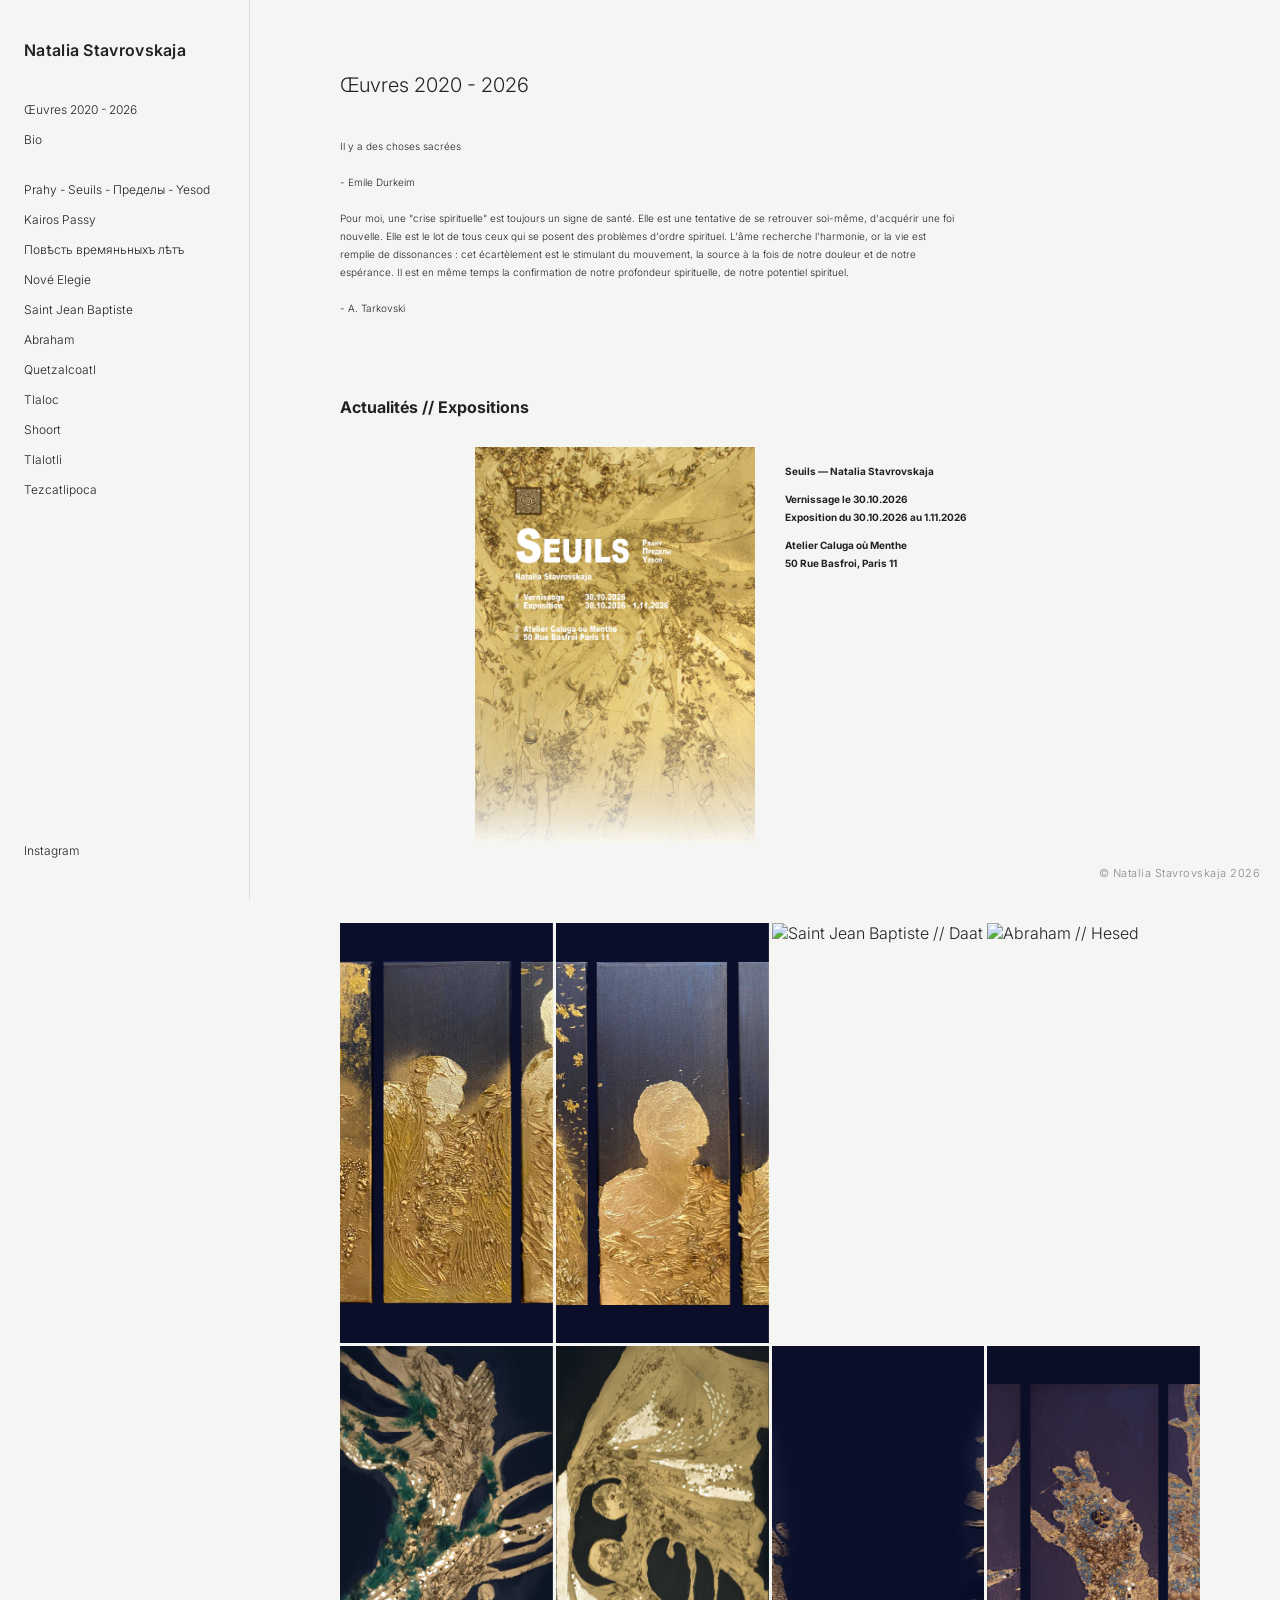
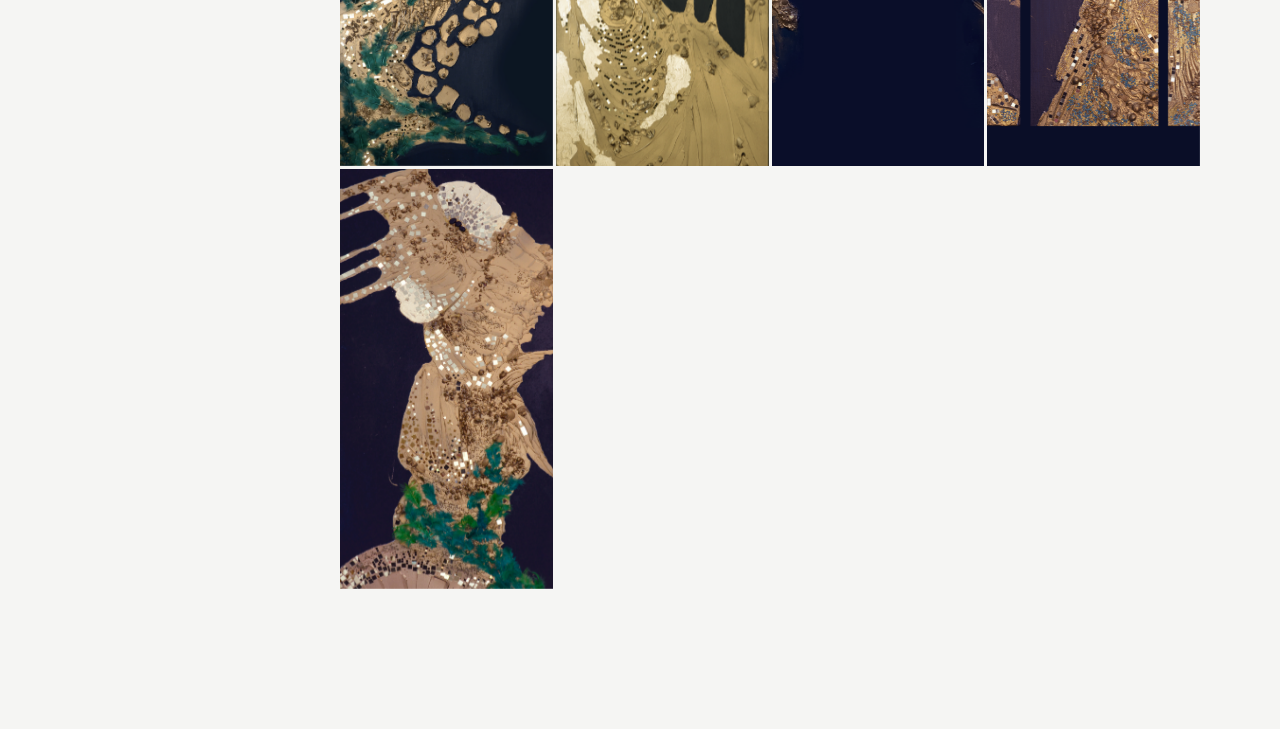
==== index.html @ ddb151c0 "Update index.html" ====
<!DOCTYPE html>
<html lang="fr">

<head>

<meta charset="UTF-8">
<meta name="viewport" content="width=device-width, initial-scale=1.0">

<title>Natalia Stavrovskaja</title>

<link rel="stylesheet" href="style.css">

</head>

<body>

<!-- MENU LATÉRAL -->

<nav class="sidebar">

    <div class="sidebar-top">

        <div class="name">
            Natalia Stavrovskaja
        </div>

        <a href="index.html">Œuvres 2020 - 2026</a>

        <a href="bio.html">Bio</a>

        <br>

        <a href="oeuvres/serie-1.html">Prahy - Seuils - Пределы - Yesod</a>
        <a href="oeuvres/serie-2.html">Kairos Passy</a>
        <a href="oeuvres/serie-3.html">Повѣсть времяньныхъ лѣтъ</a>
        <a href="oeuvres/serie-4.html">Nové Elegie</a>
        <a href="oeuvres/serie-5.html">Saint Jean Baptiste</a>
        <a href="oeuvres/serie-6.html">Abraham</a>
        <a href="oeuvres/serie-7.html">Quetzalcoatl</a>
        <a href="oeuvres/serie-8.html">Tlaloc</a>
        <a href="oeuvres/serie-9.html">Shoort</a>
        <a href="oeuvres/serie-10.html">Tlalotli</a>
        <a href="oeuvres/serie-11.html">Tezcatlipoca</a>

    </div>

    <div class="sidebar-bottom">

        <a href="https://www.instagram.com/natalia.stavrovskaja?igsh=MTN5M3RpOThoamozNw%3D%3D&utm_source=qr" target="_blank" rel="noopener">
            Instagram
        </a>

    </div>

</nav>

<!-- CONTENU -->

<div class="content index-content">

    <h1>Œuvres 2020 - 2026</h1>

    <div class="index-intro">
        <p>Il y a des choses sacrées</p>
        <p>- Emile Durkeim</p>

        <p>
            Pour moi, une "crise spirituelle" est toujours un signe de santé.
            Elle est une tentative de se retrouver soi-même, d'acquérir une foi nouvelle.
            Elle est le lot de tous ceux qui se posent des problèmes d'ordre spirituel.
            L'âme recherche l'harmonie, or la vie est remplie de dissonances :
            cet écartèlement est le stimulant du mouvement, la source à la fois de notre douleur
            et de notre espérance. Il est en même temps la confirmation de notre profondeur spirituelle,
            de notre potentiel spirituel.
        </p>

        <p>- A. Tarkovski</p>
    </div>

   <!-- ACTUALITÉS -->

<section class="actualite">

    <div class="actualite-title">
        Actualités // Expositions
    </div>

    <div class="actualite-content">

        <div class="actualite-poster">

            <div class="images">
                <div>
                    <img src="img/poster-exposition.jpg"
                         alt="Poster de l'exposition Seuils">
                </div>
            </div>

        </div>

        <div class="actualite-text">

            <p>Seuils — Natalia Stavrovskaja</p>

            <p>
                Vernissage le 30.10.2026<br>
                Exposition du 30.10.2026 au 1.11.2026
            </p>

            <p>
                Atelier Caluga où Menthe<br>
                50 Rue Basfroi, Paris 11
            </p>

        </div>

    </div>

</section>

    <div class="index-gallery">



        
        <a class="gallery-item"
           href="oeuvres/serie-1.html"
           aria-label="Prahy 1 (Seuils) — Prahy - Seuils - Пределы - Yesod">
            <img src="img/serie1-1.jpg" alt="Prahy 1 (Seuils)" loading="lazy">
            <span class="gallery-label">
                <span>Prahy 1 (Seuils)</span>
                <small>Prahy - Seuils - Пределы - Yesod</small>
            </span>
        </a>



        <a class="gallery-item"
           href="oeuvres/serie-1.html"
           aria-label="Prahy 2 (Seuils) — Prahy - Seuils - Пределы - Yesod">
            <img src="img/serie1-2.jpg" alt="Prahy 2 (Seuils)" loading="lazy">
            <span class="gallery-label">
                <span>Prahy 2 (Seuils)</span>
                <small>Prahy - Seuils - Пределы - Yesod</small>
            </span>
        </a>



        <a class="gallery-item"
           href="oeuvres/serie-5.html"
           aria-label="Saint Jean Baptiste // Daat — Saint Jean Baptiste">
            <img src="img/serie5-2.jpg" alt="Saint Jean Baptiste // Daat" loading="lazy">
            <span class="gallery-label">
                <span>Saint Jean Baptiste // Daat</span>
                <small>Saint Jean Baptiste</small>
            </span>
        </a>



        <a class="gallery-item"
           href="oeuvres/serie-6.html"
           aria-label="Abraham // Hesed — Abraham">
            <img src="img/serie6-1.jpg" alt="Abraham // Hesed" loading="lazy">
            <span class="gallery-label">
                <span>Abraham // Hesed</span>
                <small>Abraham</small>
            </span>
        </a>



        <a class="gallery-item"
           href="oeuvres/serie-7.html"
           aria-label="Quetzalcoatl // Serpent à plumes — Quetzalcoatl">
            <img src="img/serie7-1.jpg" alt="Quetzalcoatl // Serpent à plumes" loading="lazy">
            <span class="gallery-label">
                <span>Quetzalcoatl // Serpent à plumes</span>
                <small>Quetzalcoatl</small>
            </span>
        </a>



        <a class="gallery-item"
           href="oeuvres/serie-8.html"
           aria-label="Tlaloc // Dieu des Eaux et des Points Cardinaux — Tlaloc">
            <img src="img/serie8-1.jpg" alt="Tlaloc // Dieu des Eaux et des Points Cardinaux" loading="lazy">
            <span class="gallery-label">
                <span>Tlaloc // Dieu des Eaux et des Points Cardinaux</span>
                <small>Tlaloc</small>
            </span>
        </a>



        <a class="gallery-item"
           href="oeuvres/serie-9.html"
           aria-label="Shoort // Le Paysage vivant — Shoort">
            <img src="img/serie9-1.jpg" alt="Shoort // Le Paysage vivant" loading="lazy">
            <span class="gallery-label">
                <span>Shoort // Le Paysage vivant</span>
                <small>Shoort</small>
            </span>
        </a>



        <a class="gallery-item"
           href="oeuvres/serie-10.html"
           aria-label="Tlalotli // Dieux de la pluie — Tlalotli">
            <img src="img/serie10-1.jpg" alt="Tlalotli // Dieux de la pluie" loading="lazy">
            <span class="gallery-label">
                <span>Tlalotli // Dieux de la pluie</span>
                <small>Tlalotli</small>
            </span>
        </a>



        <a class="gallery-item"
           href="oeuvres/serie-11.html"
           aria-label="Tezcatlipoca // Invisible-et-Impalpable — Tezcatlipoca">
            <img src="img/serie11-1.jpg" alt="Tezcatlipoca // Invisible-et-Impalpable" loading="lazy">
            <span class="gallery-label">
                <span>Tezcatlipoca // Invisible-et-Impalpable</span>
                <small>Tezcatlipoca</small>
            </span>
        </a>
    </div>

</div>

<footer class="copyright">
    © Natalia Stavrovskaja 2026
</footer>



</body>
</html>
---- style.css ----
@import url('https://fonts.googleapis.com/css2?family=Inter:ital,wght@0,300;0,400;1,300&display=swap');

body {
    margin: 0;
    background: #f5f5f3;
    color: #222;
    font-family: 'Inter', sans-serif;
    font-weight: 300;
}

/* ACTU */

.actualite-title {
    font-weight: 700 !important;
    font-size: inherit;
    margin-bottom: 30px;
}

.actualite {
    font-weight: bold;
    margin-bottom: 80px;
}

.actualite-text {
    font-size: 10px;
    line-height: 1.7;
    text-align: left;
    width: 280px;
    padding-top: 5px;
}

.actualite-poster {
    width: 280px;
    margin: 0;
}

.actualite-poster img {
    display: block;
    width: 100%;
    height: auto;
}

.actualite-content {
    display: flex;
    flex-direction: row;
    align-items: flex-start;
    justify-content: center;
    gap: 30px;
}

/* MENU LATÉRAL */

.sidebar {
    position: fixed;
    left: 0;
    top: 0;

    width: 250px;
    height: 100vh;

    padding: 40px 24px;

    display: flex;
    flex-direction: column;
    justify-content: space-between;

    border-right: 1px solid #ddd;

    background: #f5f5f3;
    box-sizing: border-box;
}

/* partie haute menu */

.sidebar-top {
    display: flex;
    flex-direction: column;
}

/* nom */

.name {
    font-weight: 600;
    font-size: 16px;
    letter-spacing: 0.3px;

    margin-bottom: 40px;
    line-height: 1.3;
}

/* liens */

.sidebar a {
    text-decoration: none;
    color: #222;

    margin-bottom: 12px;

    font-size: 12px;
    line-height: 1.5;
}

.sidebar a:hover {
    opacity: 0.5;
}

/* instagram */

.sidebar-bottom {
    font-size: 10px;
}

/* CONTENU */

.content {

    margin-left: 260px;

    padding: 60px 80px 140px 80px;

    max-width: 1400px;

    box-sizing: border-box;
}

/* TITRES */

h1 {
    font-size: 20px;
    font-weight: 300;
    margin-bottom: 40px;
}

h2 {
    font-size: 12px;
    font-weight: 400;
    margin-top: 0;
    margin-bottom: 20px;
}

/* TEXTES */

p {
    font-size: 10px;
    line-height: 1.8;
}

/* STRUCTURE OEUVRES */

.artwork {
    display: grid;

    grid-template-columns: minmax(0, 1fr) 180px;

    gap: 80px;

    align-items: start;

    margin-bottom: 220px;
}

/* IMAGES */

.images {

    display: flex;

    flex-wrap: wrap;

    justify-content: center;

    align-items: flex-start;

    gap: 18px;

    width: 100%;
}

.images > div {

    flex: 1 1 0;

    min-width: 0;
}

.images img {
    width: 100%;
    display: block;
    cursor: pointer;
}

/* TEXTE À DROITE */

.info {
    font-size: 10px;
    line-height: 1.7;
    max-width: 180px;
}

/* CARTOUCHE */

.caption {
    margin-top: 12px;

    font-size: 12px;
    line-height: 1.5;

    font-style: italic;
}

/* INTRO */

.serie-intro {

    margin-bottom: 180px;
}

/* citation haut */

.intro-quote-top {

    width: 100%;

    max-width: 780px;

    margin: 0 auto 45px auto;

    position: relative;

    left: -130px;

    text-align: center;

    font-size: 9px;

    letter-spacing: 0.3px;

    opacity: 0.5;
}

/* structure */

.intro-grid {

    position: relative;

    width: 100%;

    max-width: 780px;

    margin: 0 auto;

    min-height: 420px;
    
    left: -120px;
}

/* CENTRE */

.intro-center {

    width: 240px;

    margin: 0 auto;

    text-align: left;
}

/* image */

.intro-center img {

    width: 100%;

    display: block;

    margin-bottom: 18px;
}

/* texte central */

.intro-text {

    font-size: 12px;

    line-height: 1.7;

    font-style: italic;

    margin-bottom: 28px;
    
    text-align: justify;

    hyphens: auto;
}

.intro-text.poem {

    text-align: center;

    hyphens: none;

    line-height: 2;

    margin-bottom: 36px;
}

.poem-source {

    margin-top: 20px;

    font-size: 9px;

    text-transform: uppercase;

    letter-spacing: 0.12em;

    color: #777;

    font-style: normal;
}

/* caption */

.intro-caption {

    text-align: center;

    font-size: 12px;

    line-height: 1.6;

    font-style: italic;
}

/* TEXTE GAUCHE */

.intro-left {

    position: absolute;

    left: -40px;

    top: 150px;

    width: 260px;

    font-size: 10px;

    line-height: 1.5;

    font-style: italic;
}

/* DATE DROITE */

.intro-right {

    position: absolute;

    right: -40px;

    top: 150px;

    width: 260px;

    text-align: right;

    font-size: 10px;

    font-style: italic;
}

/* BIO */

.bio-content {

    margin-left: 340px;

    padding-top: 80px;

    padding-right: 80px;

    max-width: 420px;

    box-sizing: border-box;
}

.bio-manifesto {

    margin-bottom: 90px;

    font-size: 12px;

    line-height: 1.9;

    text-align: justify;

    hyphens: auto;

    color: #444;
}

.bio-text {

    text-align: justify;

    hyphens: auto;
}

.bio-text p {

    font-size: 12px;

    line-height: 1.9;

    margin-bottom: 34px;
}

/* LIGHTBOX */

.lightbox {

    position: fixed;

    top: 0;
    left: 0;

    width: 100%;
    height: 100%;

    background: rgba(0,0,0,0.92);

    display: none;

    justify-content: center;
    align-items: center;

    z-index: 9999;
}

.lightbox img {

    max-width: 95%;
    max-height: 95%;

    object-fit: contain;
}

/* COPYRIGHT */

.copyright {

    position: fixed;

    bottom: 20px;
    right: 20px;

    font-size: 11px;

    color: #888;

    letter-spacing: 0.5px;
}

/* RESPONSIVE */

@media screen and (max-width: 900px) {

    .sidebar {

        position: relative;

        width: 100%;

        height: auto;

        border-right: none;

        border-bottom: 1px solid #ddd;

        padding: 24px;
    }

    .content {

        margin-left: 0;

        padding: 30px 20px 80px 20px;

        max-width: 100%;
    }

    .artwork {

        grid-template-columns: 1fr;

        gap: 30px;
    }

    .intro-grid {

        position: relative;

        display: flex;

        flex-direction: column;

        align-items: center;

        gap: 30px;

        left: 0;

        min-height: auto;
    }

        .intro-quote-top {
    
        font-size: 12px;
    
        line-height: 1.6;
    
        text-align: center;
    
        white-space: normal;
    
        padding: 0 20px;
    
        max-width: 100%;
    }

    .intro-left,
    .intro-right {

        position: relative;

        width: auto;

        top: auto;

        left: auto;

        right: auto;

        text-align: center;

        white-space: normal;
    }

    .intro-center {

        width: 100%;

        max-width: 280px;
    }

    .images {

        grid-template-columns: 1fr;
    }

    .bio-content {

        margin-left: 0;

        padding: 40px 24px 80px 24px;

        max-width: 100%;
    }

    .bio-manifesto {

        font-size: 11px;

        line-height: 1.9;

        margin-bottom: 60px;
    }

    .bio-text p {

        font-size: 11px;

        line-height: 1.9;

        margin-bottom: 28px;
    }

    .copyright {

        position: relative;

        bottom: auto;
        right: auto;

        padding: 0 24px 30px 24px;
    }
}



/* HOMEPAGE — GRILLE RÉGULIÈRE */

.index-content {
    max-width: 1600px;
}

.index-intro {
    max-width: 620px;
    margin-bottom: 80px;
}

.index-intro p {
    font-size: 10px;
    line-height: 1.8;
    margin: 0 0 18px 0;
}

/*
 * Toutes les œuvres occupent exactement la même cellule.
 * 4 colonnes + hauteur fixe = grille régulière.
 * L'image est recadrée avec object-fit: cover : le navigateur
 * agrandit/réduit l'image juste ce qu'il faut pour remplir la cellule,
 * en conservant ses proportions et en retirant seulement ce qui dépasse.
 */
.index-gallery {
    display: grid;
    grid-template-columns: repeat(4, minmax(0, 1fr));
    gap: 3px;
    width: 100%;
}

.gallery-item {
    position: relative;
    display: block;
    width: 100%;
    height: 420px;
    overflow: hidden;
    text-decoration: none;
    color: #222;
    z-index: 1;
}

.gallery-item img {
    display: block;
    width: 100%;
    height: 100%;
    margin: 0;
    object-fit: cover;
    object-position: center center;
    transform: scale(1);
    transform-origin: center center;
    transition:
        transform 450ms cubic-bezier(.2,.7,.2,1);
    will-change: transform;
}

.gallery-item:hover,
.gallery-item:focus-visible {
    z-index: 20;
}

.gallery-item:hover img,
.gallery-item:focus-visible img {
    transform: scale(1.045);
}

.gallery-label {
    position: absolute;
    left: 0;
    bottom: 0;
    width: 100%;
    box-sizing: border-box;
    padding: 14px 12px 11px;
    display: flex;
    flex-direction: column;
    gap: 3px;
    background: linear-gradient(to top, rgba(0,0,0,.52), transparent);
    color: white;
    opacity: 0;
    transform: translateY(4px);
    transition: opacity 300ms ease, transform 300ms ease;
    pointer-events: none;
}

.gallery-label span {
    font-size: 10px;
    line-height: 1.3;
    text-shadow:
        0 0 4px rgba(255,255,255,.95),
        0 0 10px rgba(255,255,255,.75);
}

.gallery-label small {
    font-size: 8px;
    line-height: 1.3;
    opacity: .8;
}

.gallery-item:hover .gallery-label,
.gallery-item:focus-visible .gallery-label {
    opacity: 1;
    transform: translateY(0);
}

/* Tablette */
@media screen and (max-width: 900px) {

    .index-gallery {
        grid-template-columns: repeat(3, minmax(0, 1fr));
        gap: 3px;
    }

    .gallery-item {
        height: 360px;
    }
}

/* Smartphone : deux colonnes, toujours avec des cellules verticales */
@media screen and (max-width: 600px) {

    .index-intro {
        margin-bottom: 55px;
    }

    .index-gallery {
        grid-template-columns: repeat(2, minmax(0, 1fr));
        gap: 2px;
    }

    .gallery-item {
        height: 300px;
    }

    .gallery-item:hover img,
    .gallery-item:focus-visible img {
        transform: none;
    }

    .gallery-label {
        opacity: 1;
        transform: none;
        padding: 10px 8px 8px;
    }

    .gallery-label span {
        font-size: 9px;
    }

    .gallery-label small {
        font-size: 7px;
    }
}
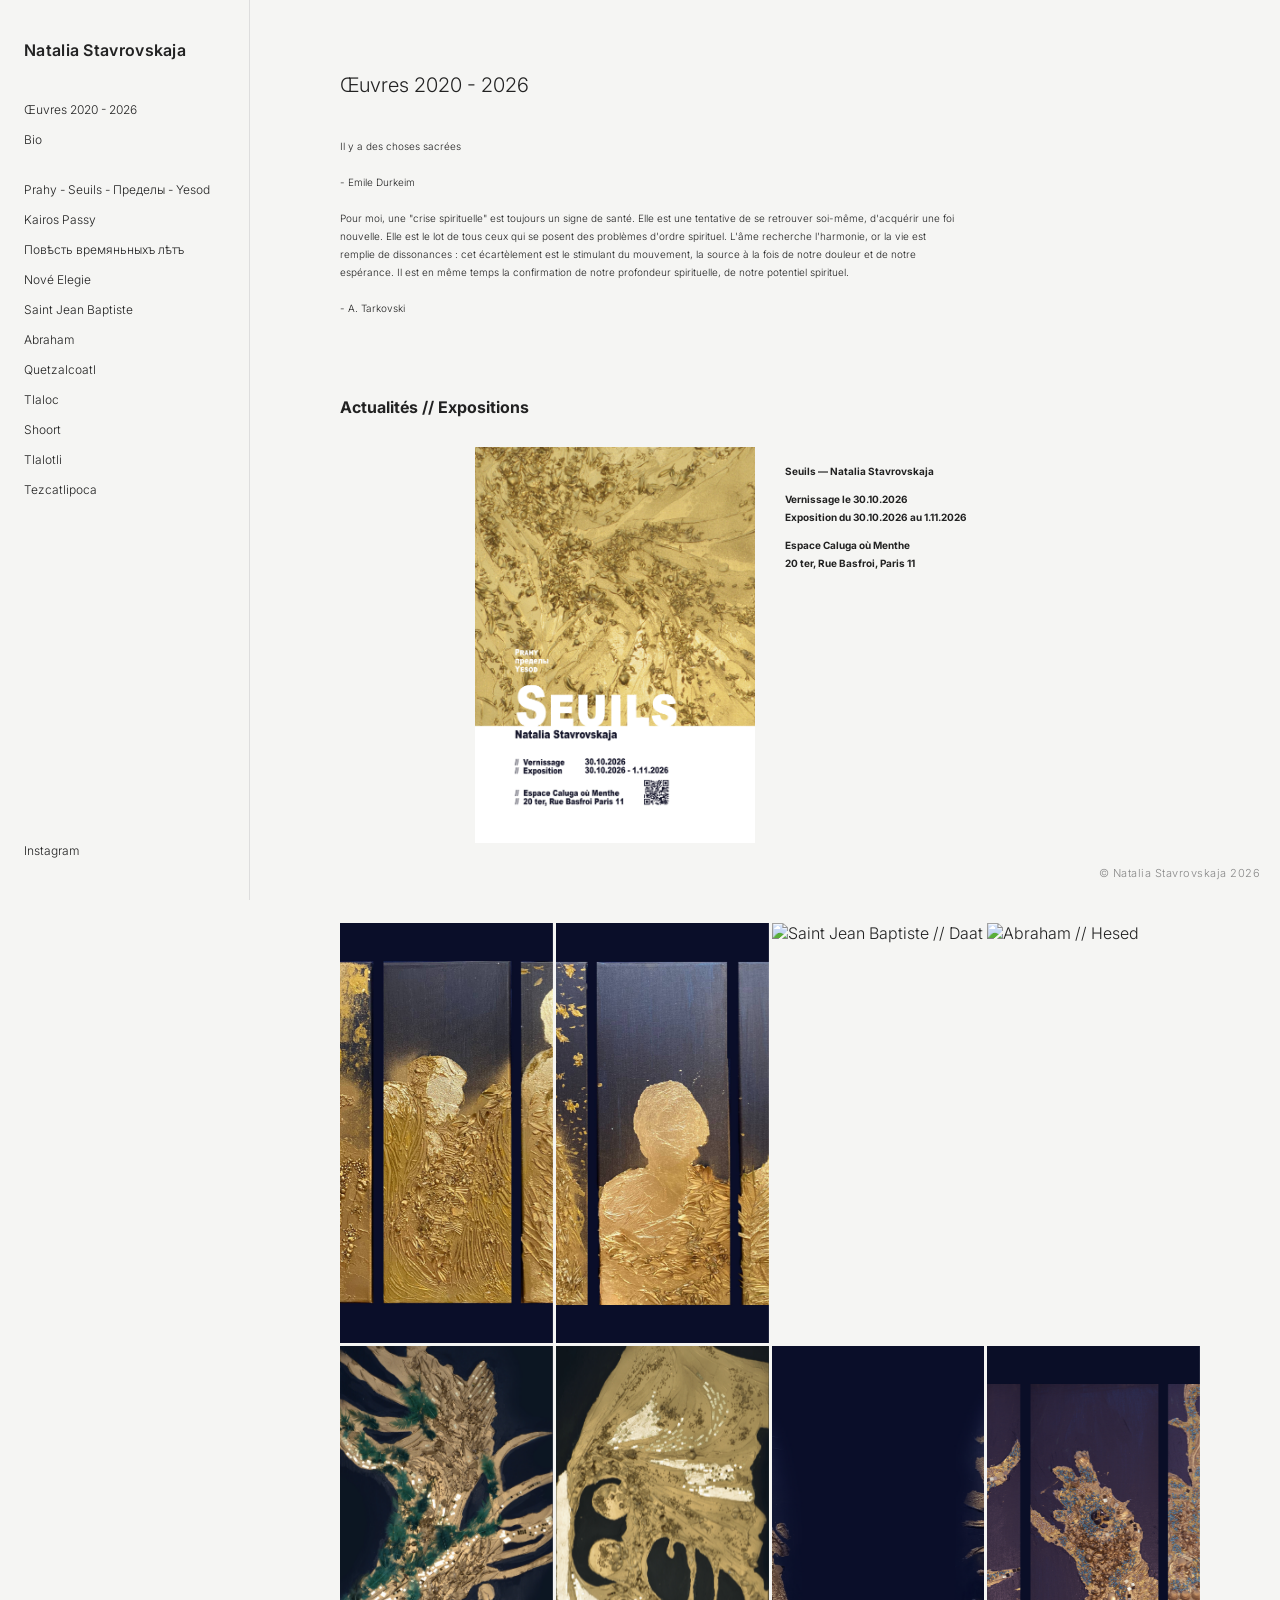
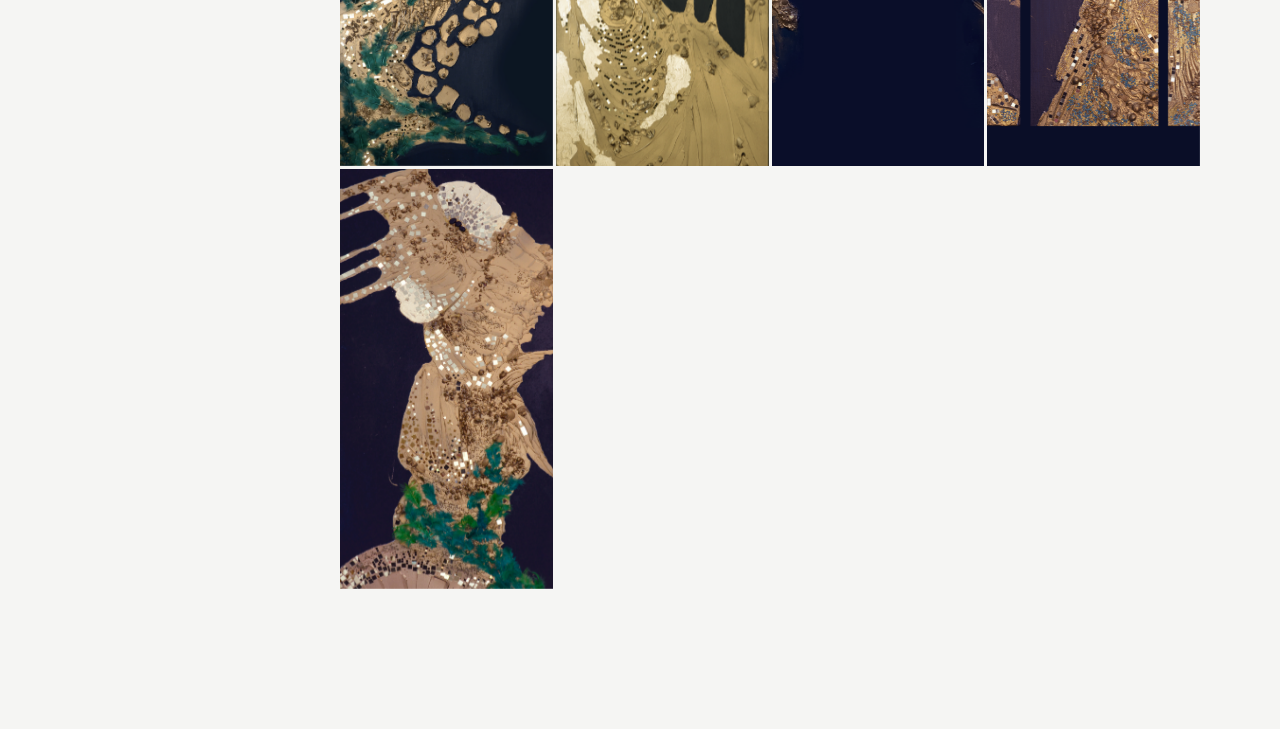
==== commit 616e9f49: "Update index.html" ====
--- a/index.html
+++ b/index.html
@@ -2,15 +2,6 @@
 <html lang="fr">
 
 <head>
-
-<meta charset="UTF-8">
-<meta name="viewport" content="width=device-width, initial-scale=1.0">
-
-<title>Natalia Stavrovskaja</title>
-
-<link rel="stylesheet" href="style.css">
-
-</head>
 
 <body>
 
@@ -108,8 +99,8 @@
             </p>
 
             <p>
-                Atelier Caluga où Menthe<br>
-                50 Rue Basfroi, Paris 11
+                Espace Caluga où Menthe<br>
+                20 ter, Rue Basfroi, Paris 11
             </p>
 
         </div>
@@ -236,7 +227,43 @@
     © Natalia Stavrovskaja 2026
 </footer>
 
-
+<meta charset="UTF-8">
+<meta name="viewport" content="width=device-width, initial-scale=1.0">
+
+<title>Natalia Stavrovskaja</title>
+
+<link rel="stylesheet" href="style.css">
+
+</head>
+
+    <!-- LIGHTBOX -->
+
+<div id="lightbox" class="lightbox">
+    <img id="lightbox-img" src="" alt="">
+</div>
+
+<script>
+document.addEventListener('DOMContentLoaded', () => {
+
+    const images = document.querySelectorAll('.images img');
+    const lightbox = document.getElementById('lightbox');
+    const lightboxImg = document.getElementById('lightbox-img');
+
+    images.forEach(image => {
+
+        image.addEventListener('click', () => {
+            lightbox.style.display = 'flex';
+            lightboxImg.src = image.src;
+        });
+
+    });
+
+    lightbox.addEventListener('click', () => {
+        lightbox.style.display = 'none';
+    });
+
+});
+</script>
 
 </body>
 </html>
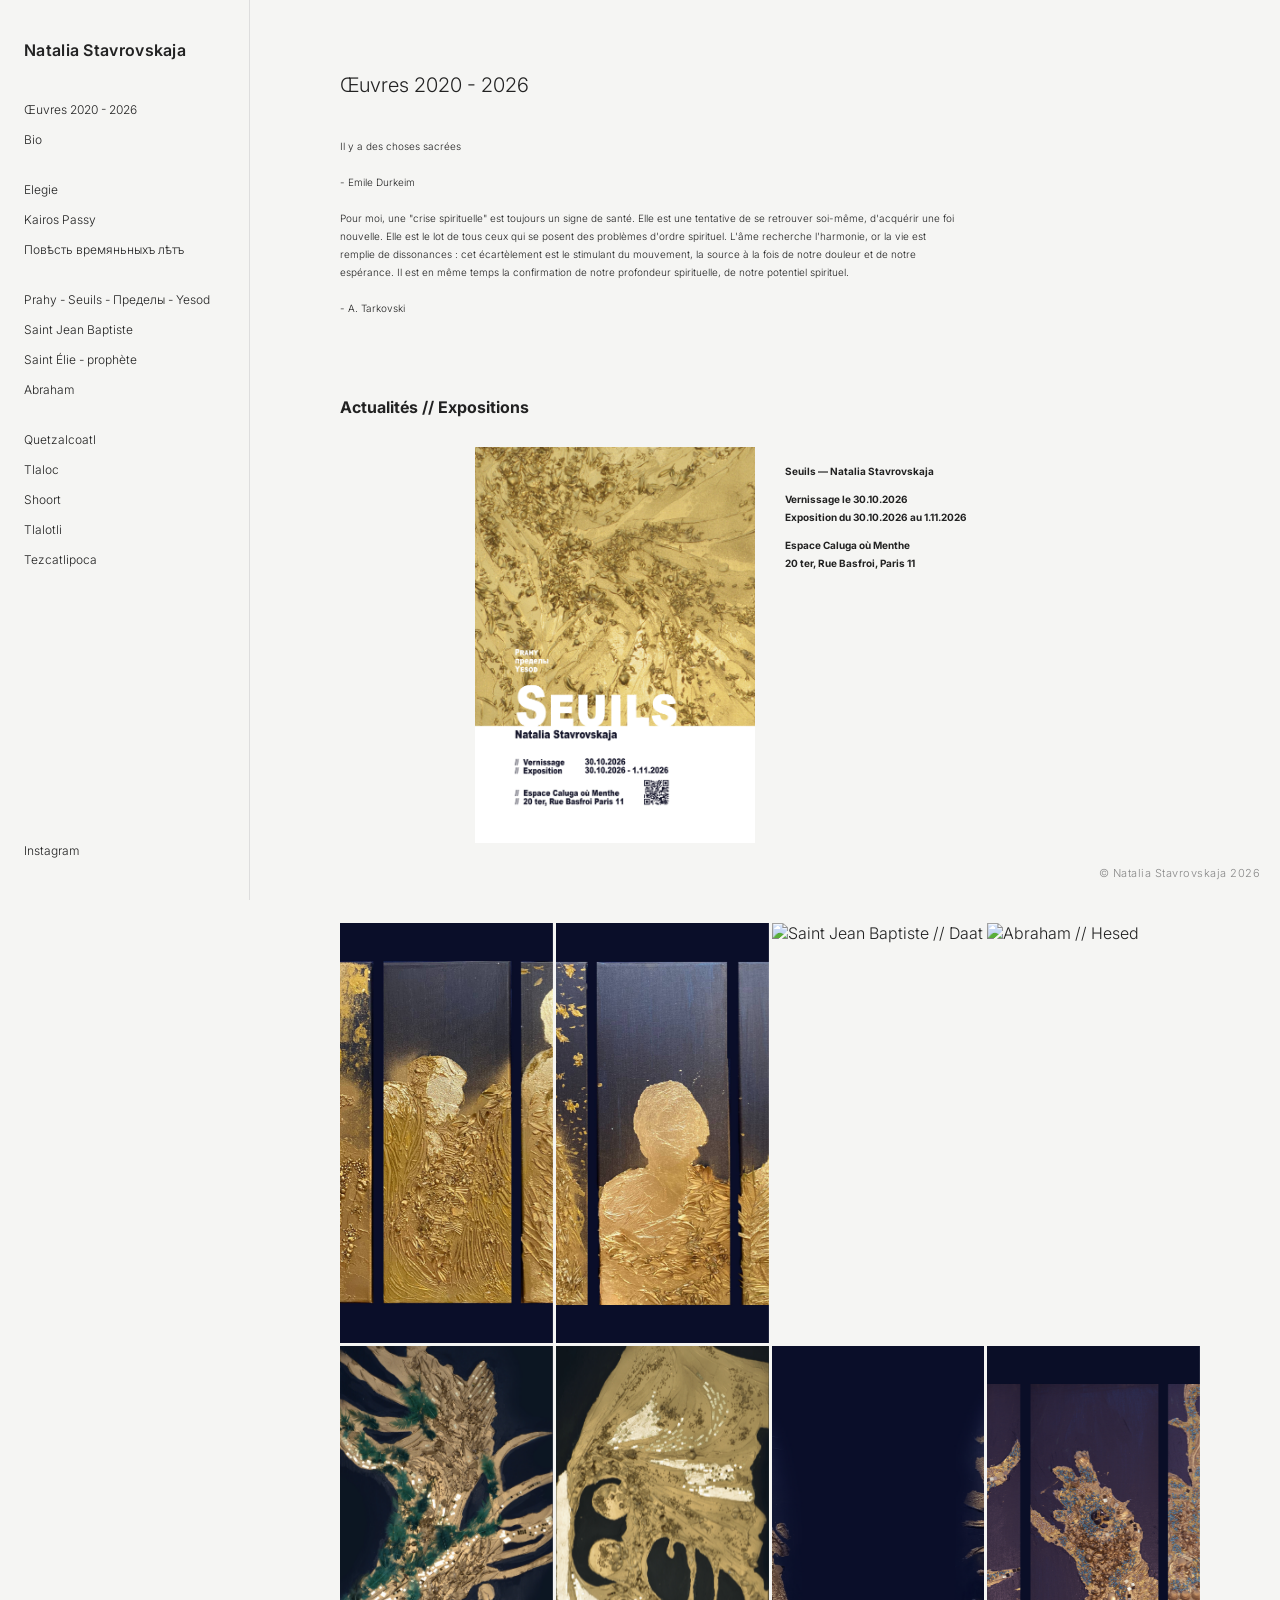
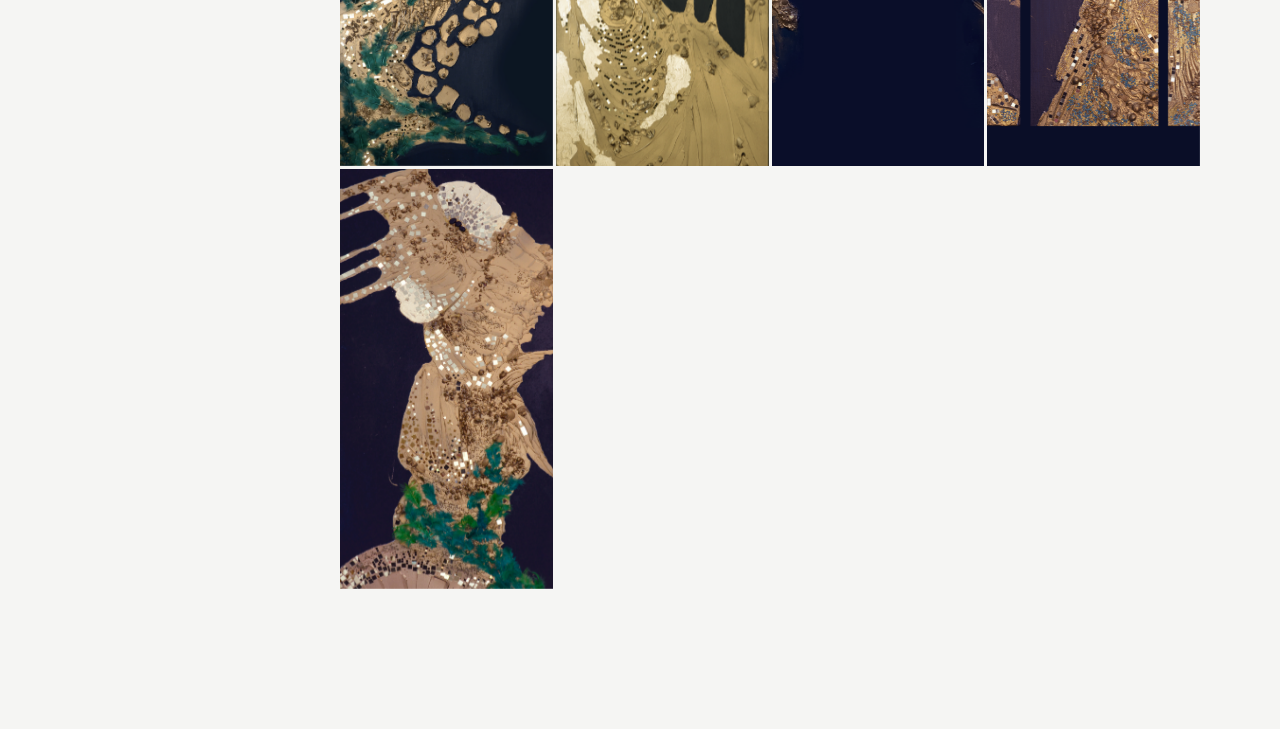
==== commit cb8717be: "Update index.html" ====
--- a/index.html
+++ b/index.html
@@ -21,18 +21,21 @@
 
         <br>
 
-        <a href="oeuvres/serie-1.html">Prahy - Seuils - Пределы - Yesod</a>
+        <a href="oeuvres/serie-4.html">Elegie</a>
         <a href="oeuvres/serie-2.html">Kairos Passy</a>
         <a href="oeuvres/serie-3.html">Повѣсть времяньныхъ лѣтъ</a>
-        <a href="oeuvres/serie-4.html">Nové Elegie</a>
+        <br>
+        <a href="oeuvres/serie-1.html">Prahy - Seuils - Пределы - Yesod</a>
         <a href="oeuvres/serie-5.html">Saint Jean Baptiste</a>
-        <a href="oeuvres/serie-6.html">Abraham</a>
+        <a href="oeuvres/serie-12.html">Saint Élie - prophète</a>
+        <a href="oeuvres/serie-6.html">Abraham</a>         
+        <br>
         <a href="oeuvres/serie-7.html">Quetzalcoatl</a>
         <a href="oeuvres/serie-8.html">Tlaloc</a>
         <a href="oeuvres/serie-9.html">Shoort</a>
         <a href="oeuvres/serie-10.html">Tlalotli</a>
         <a href="oeuvres/serie-11.html">Tezcatlipoca</a>
-
+<br>
     </div>
 
     <div class="sidebar-bottom">
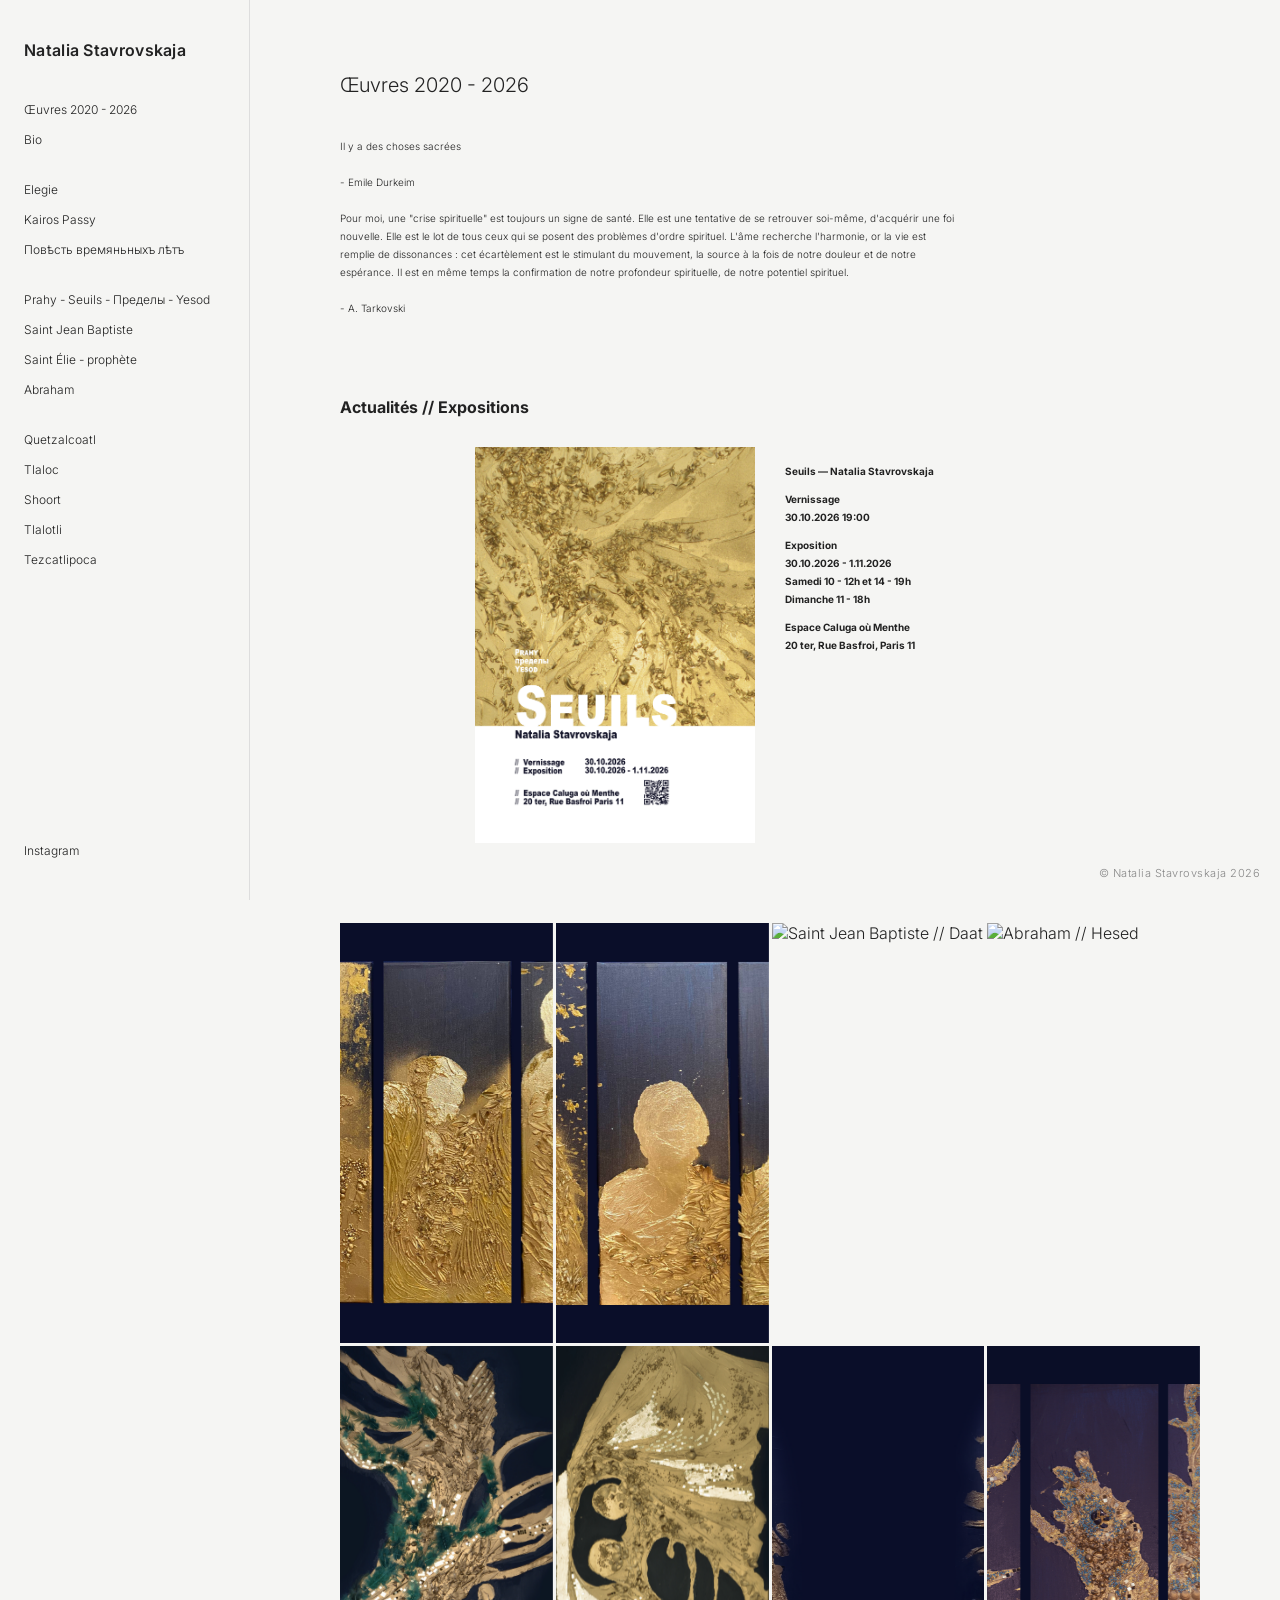
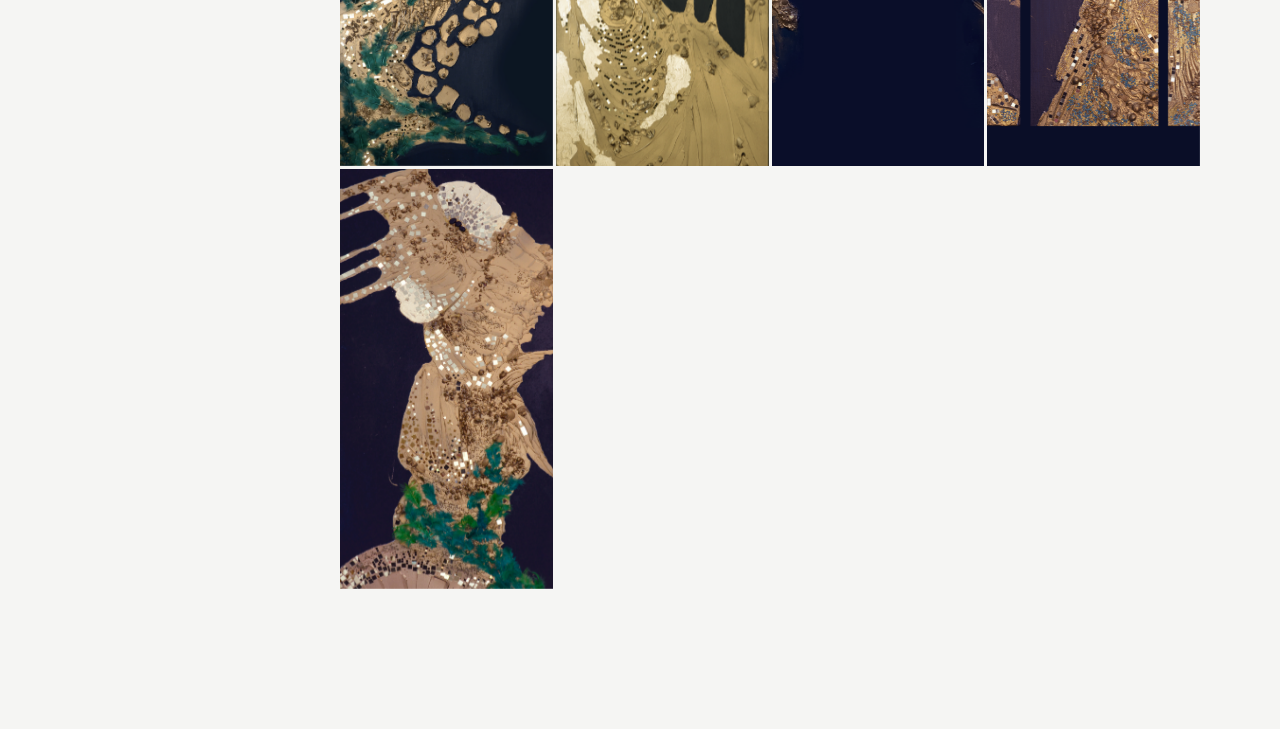
==== commit 87eede2f: "Update index.html" ====
--- a/index.html
+++ b/index.html
@@ -97,8 +97,10 @@
             <p>Seuils — Natalia Stavrovskaja</p>
 
             <p>
-                Vernissage le 30.10.2026<br>
-                Exposition du 30.10.2026 au 1.11.2026
+                Vernissage <br> 30.10.2026 19:00
+            </p>
+            <p>
+                Exposition <br>30.10.2026 - 1.11.2026 <br> Samedi 10 - 12h et 14 - 19h <br> Dimanche 11 - 18h 
             </p>
 
             <p>
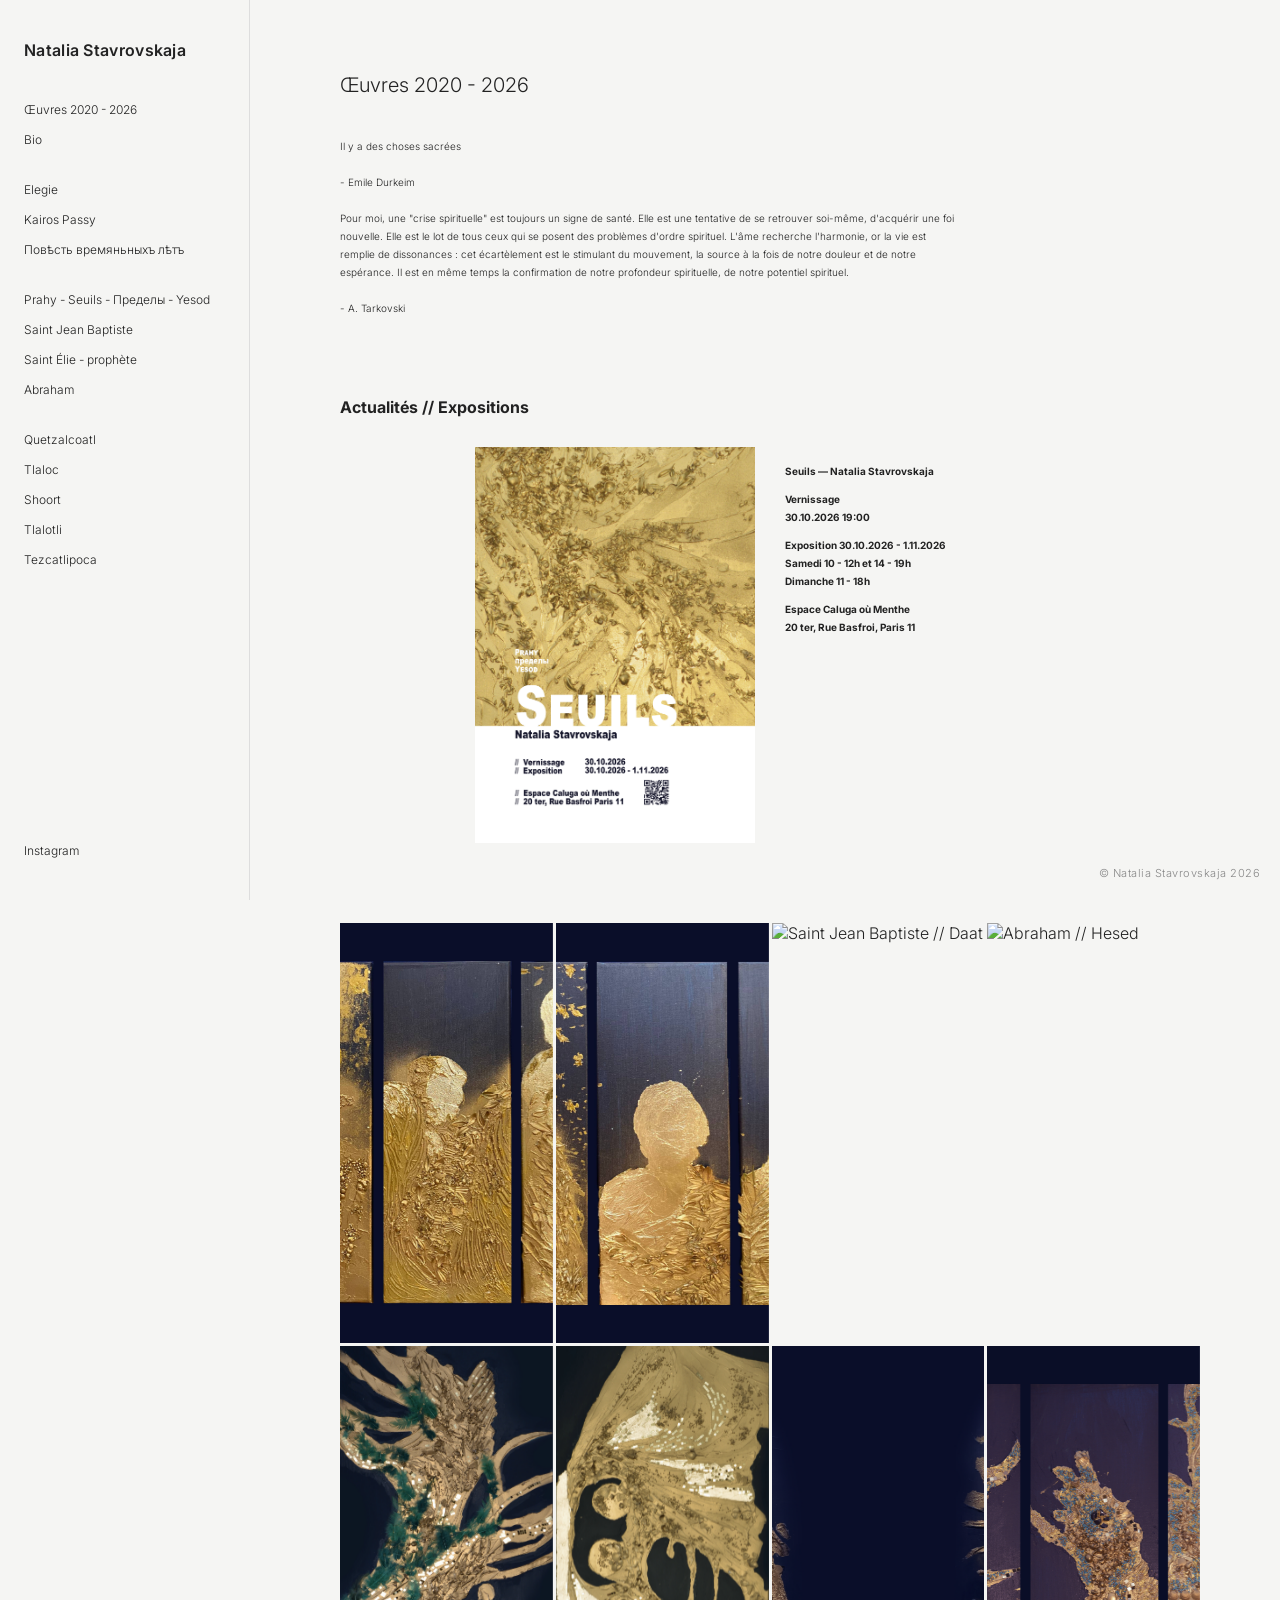
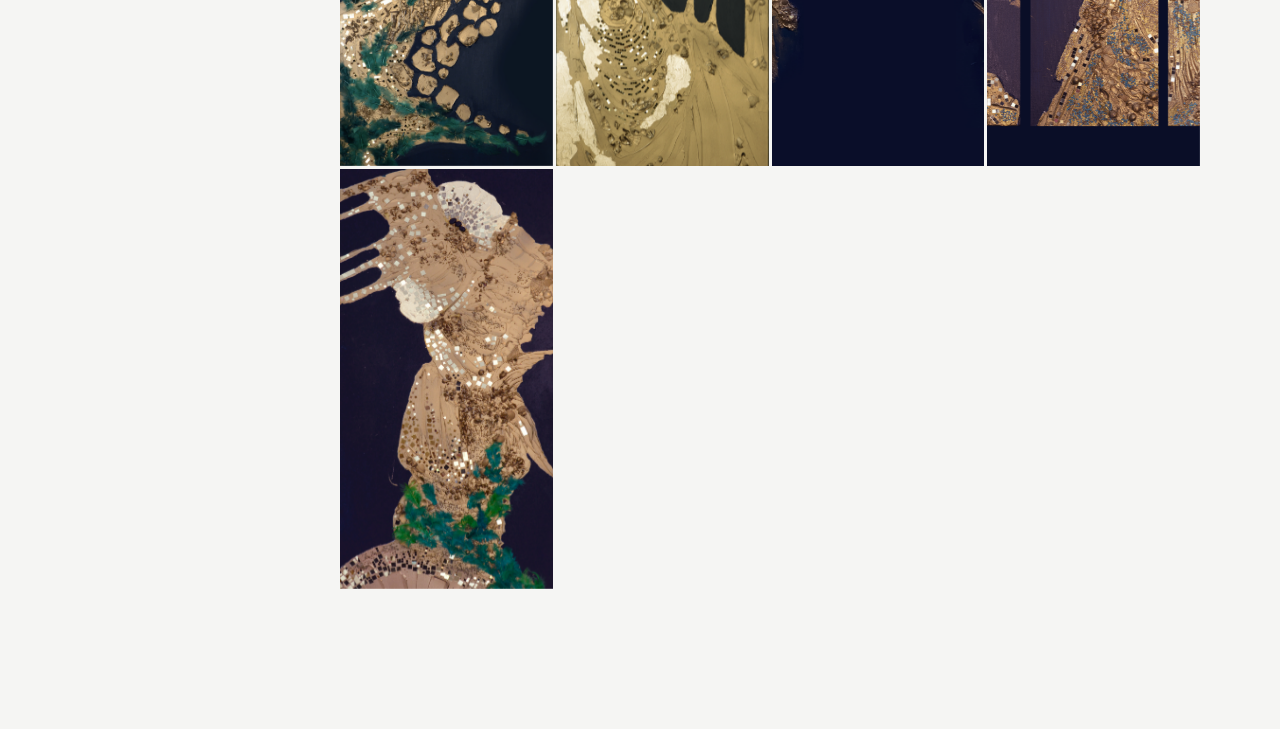
==== commit c2f5d8d9: "Update index.html" ====
--- a/index.html
+++ b/index.html
@@ -100,7 +100,7 @@
                 Vernissage <br> 30.10.2026 19:00
             </p>
             <p>
-                Exposition <br>30.10.2026 - 1.11.2026 <br> Samedi 10 - 12h et 14 - 19h <br> Dimanche 11 - 18h 
+                Exposition 30.10.2026 - 1.11.2026 <br> Samedi 10 - 12h et 14 - 19h <br> Dimanche 11 - 18h 
             </p>
 
             <p>
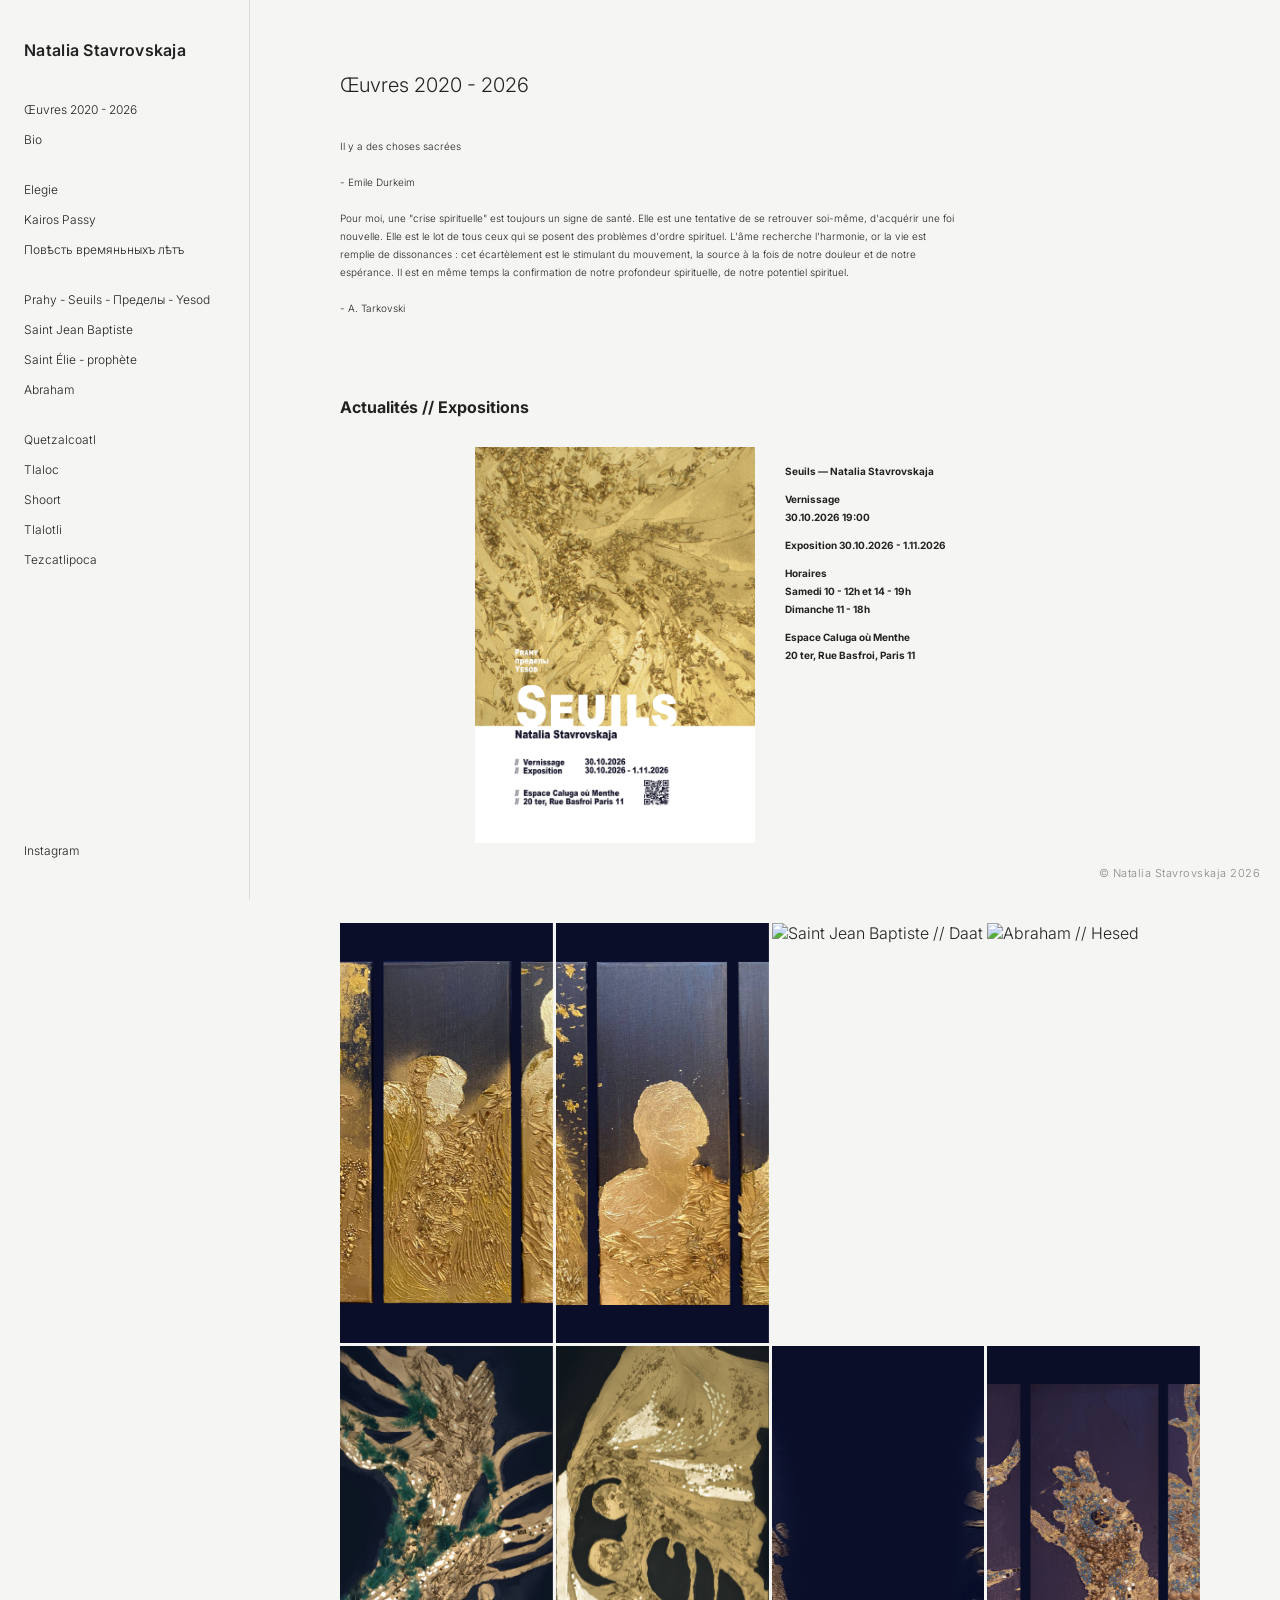
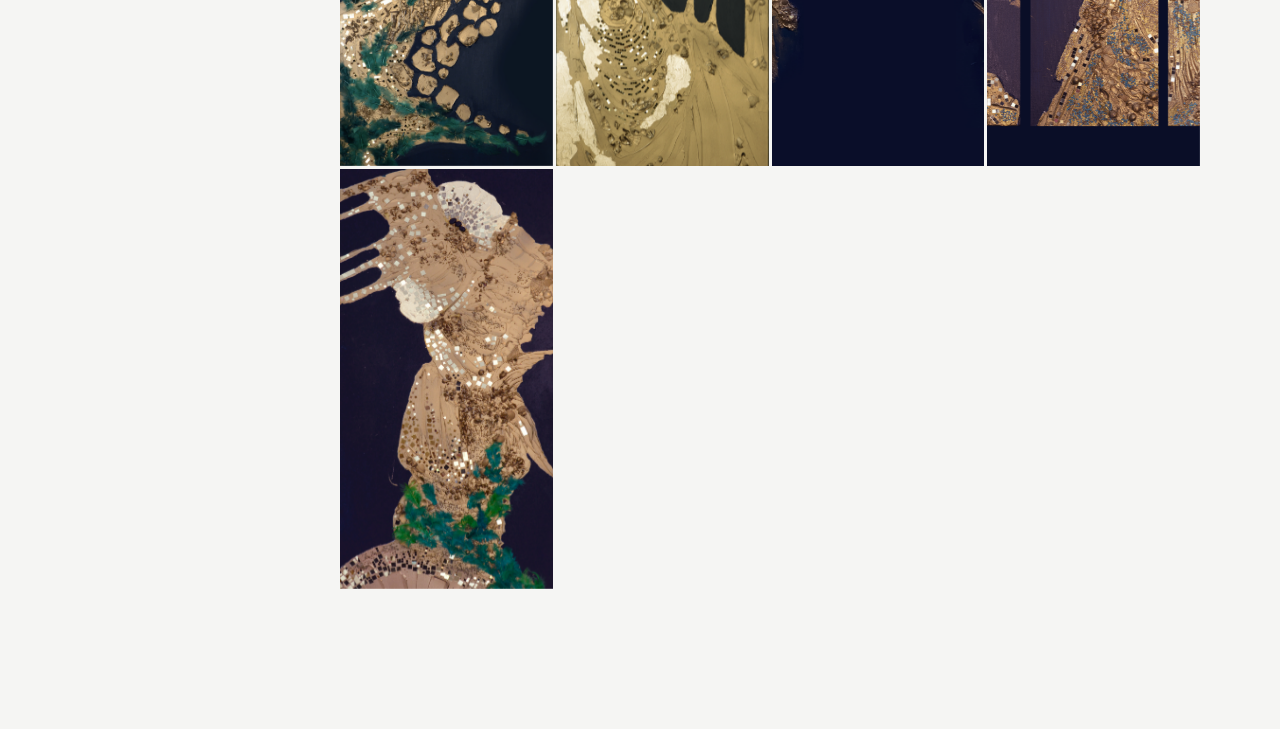
==== commit 7a7a4e53: "Update index.html" ====
--- a/index.html
+++ b/index.html
@@ -100,7 +100,10 @@
                 Vernissage <br> 30.10.2026 19:00
             </p>
             <p>
-                Exposition 30.10.2026 - 1.11.2026 <br> Samedi 10 - 12h et 14 - 19h <br> Dimanche 11 - 18h 
+                Exposition 30.10.2026 - 1.11.2026 
+            </p>
+            <p>
+                Horaires  <br> Samedi 10 - 12h et 14 - 19h <br> Dimanche 11 - 18h 
             </p>
 
             <p>
